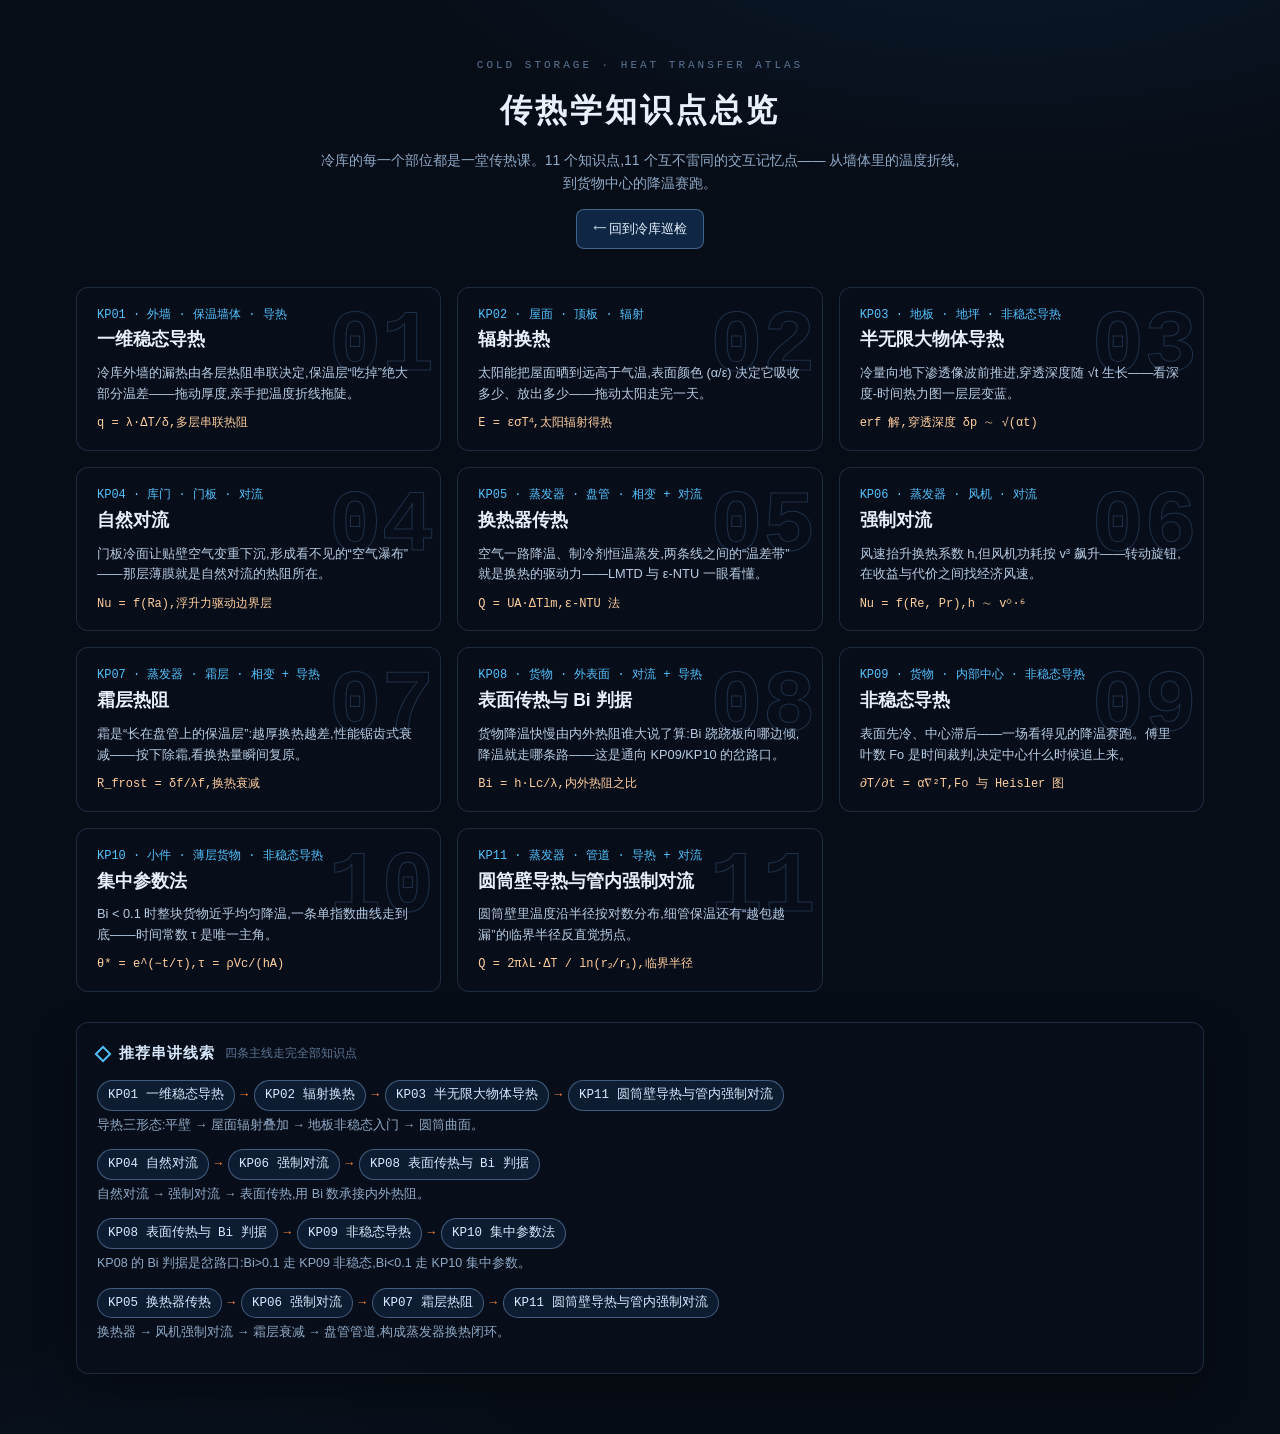
==== frontend/kp/index.html @ 4a231672 "传热学交互教学: 11 个知识点页面 + 主场景 Q 键热点浮窗 - docs/kp/: 归档 23 份知识点文档 (讲解 + HTML 技术路线 + 总索引) - frontend/kp/: 11 " ====
<!doctype html>
<html lang="zh-CN">
<head>
  <meta charset="UTF-8" />
  <meta name="viewport" content="width=device-width, initial-scale=1.0" />
  <title>传热学知识点总览 · 数字冷库</title>
  <link rel="icon" href="data:," />
  <link rel="stylesheet" href="./kp.css" />
  <style>
    .hub-header { text-align: center; padding: 34px 0 10px; }
    .hub-header .kp-kicker { margin-bottom: 10px; }
    .hub-header h1 { margin: 0; font-size: 32px; letter-spacing: 3px; }
    .hub-header p { color: var(--muted); max-width: 640px; margin: 12px auto 0; }
    .hub-grid {
      display: grid;
      grid-template-columns: repeat(auto-fill, minmax(320px, 1fr));
      gap: 16px;
      margin-top: 28px;
    }
    a.kp-card {
      display: block;
      padding: 18px 20px 16px;
      border: 1px solid var(--line);
      border-radius: 12px;
      background: var(--panel);
      color: var(--ink);
      text-decoration: none;
      position: relative;
      overflow: hidden;
      transition: border-color 0.18s, transform 0.18s, box-shadow 0.18s;
    }
    a.kp-card:hover {
      border-color: var(--line-strong);
      transform: translateY(-3px);
      box-shadow: 0 22px 44px rgba(0, 0, 0, 0.4);
    }
    a.kp-card .bignum {
      position: absolute;
      right: 6px;
      top: -14px;
      font-family: var(--mono);
      font-size: 88px;
      font-weight: 700;
      color: transparent;
      -webkit-text-stroke: 1px rgba(110, 175, 245, 0.22);
      pointer-events: none;
      user-select: none;
    }
    a.kp-card:hover .bignum { -webkit-text-stroke-color: rgba(255, 150, 80, 0.4); }
    a.kp-card h2 { margin: 0 0 4px; font-size: 17.5px; }
    a.kp-card .part { font-size: 12px; color: var(--cold); font-family: var(--mono); }
    a.kp-card .brief { margin-top: 9px; font-size: 12.8px; color: #b7cbe2; line-height: 1.6; }
    a.kp-card .f { margin-top: 10px; font-family: var(--mono); font-size: 12px; color: #ffce9f; }
    .thread { margin-top: 14px; }
    .thread .chain {
      display: flex;
      flex-wrap: wrap;
      gap: 6px;
      align-items: center;
      font-family: var(--mono);
      font-size: 12.5px;
    }
    .thread .chain a {
      padding: 4px 10px;
      border: 1px solid var(--line-strong);
      border-radius: 999px;
      color: #d6eaff;
      text-decoration: none;
      background: rgba(20, 42, 72, 0.5);
    }
    .thread .chain a:hover { background: rgba(35, 78, 130, 0.7); }
    .thread .chain .arrow { color: var(--hot); }
    .thread p { margin: 4px 0 12px; color: var(--muted); font-size: 12.5px; }
  </style>
</head>
<body>
  <div class="kp-wrap">
    <div class="hub-header">
      <div class="kp-kicker">COLD STORAGE · HEAT TRANSFER ATLAS</div>
      <h1>传热学知识点总览</h1>
      <p>冷库的每一个部位都是一堂传热课。11 个知识点,11 个互不雷同的交互记忆点——
        从墙体里的温度折线,到货物中心的降温赛跑。</p>
      <a class="kp-back" href="../index.html" style="display:inline-block;margin-top:14px">⟵ 回到冷库巡检</a>
    </div>

    <div class="hub-grid" id="grid"></div>

    <div class="panel" style="margin-top:30px">
      <h3>推荐串讲线索 <small>四条主线走完全部知识点</small></h3>
      <div id="threads"></div>
    </div>
  </div>

  <script type="module">
    import { KP_META, KP_BY_ID } from "./kp-meta.js";

    const grid = document.getElementById("grid");
    KP_META.forEach((k) => {
      const a = document.createElement("a");
      a.className = "kp-card";
      a.href = "./" + k.file;
      a.innerHTML = `
        <div class="bignum">${k.num}</div>
        <div class="part">${k.id} · ${k.part} · ${k.cat}</div>
        <h2>${k.title}</h2>
        <div class="brief">${k.brief}</div>
        <div class="f">${k.formula}</div>`;
      grid.appendChild(a);
    });

    const THREADS = [
      { name: "① 围护结构得热(稳态起步)", ids: ["KP01", "KP02", "KP03", "KP11"],
        note: "导热三形态:平壁 → 屋面辐射叠加 → 地板非稳态入门 → 圆筒曲面。" },
      { name: "② 对流三兄弟", ids: ["KP04", "KP06", "KP08"],
        note: "自然对流 → 强制对流 → 表面传热,用 Bi 数承接内外热阻。" },
      { name: "③ 货物降温主线(核心分叉)", ids: ["KP08", "KP09", "KP10"],
        note: "KP08 的 Bi 判据是岔路口:Bi>0.1 走 KP09 非稳态,Bi<0.1 走 KP10 集中参数。" },
      { name: "④ 蒸发器全景", ids: ["KP05", "KP06", "KP07", "KP11"],
        note: "换热器 → 风机强制对流 → 霜层衰减 → 盘管管道,构成蒸发器换热闭环。" },
    ];
    const tBox = document.getElementById("threads");
    THREADS.forEach((t) => {
      const div = document.createElement("div");
      div.className = "thread";
      const chain = t.ids
        .map((id) => `<a href="./${KP_BY_ID[id].file}">${id} ${KP_BY_ID[id].title}</a>`)
        .join('<span class="arrow">→</span>');
      div.innerHTML = `<div class="chain">${chain}</div><p>${t.note}</p>`;
      tBox.appendChild(div);
    });
  </script>
</body>
</html>
---- frontend/kp/kp.css ----
/* ============================================================
   数字冷库 · 传热学知识点页面 —— 共享视觉系统
   身份:低温工程蓝图 × 精密仪表盘
   全站贯穿一条“热橙 ↔ 冰青”双色轴:热流永远从热侧流向冷侧。
   ============================================================ */

:root {
  --bg: #070d16;
  --bg-2: #0a1420;
  --panel: rgba(10, 16, 27, 0.78);
  --panel-solid: #0c1522;
  --line: rgba(140, 190, 255, 0.16);
  --line-strong: rgba(150, 200, 255, 0.38);
  --ink: #e8f1fb;
  --muted: #8fa9c7;
  --faint: #5c7594;
  --hot: #ff8a3d;
  --hot-deep: #e0561f;
  --cold: #53c1ff;
  --cold-deep: #1f7fd4;
  --ok: #34d06a;
  --warn: #ffb02e;
  --danger: #ff5c4a;
  --mono: "Cascadia Code", "JetBrains Mono", Consolas, "Courier New", monospace;
  --sans: "Microsoft YaHei", "PingFang SC", sans-serif;
}

* { box-sizing: border-box; }

html, body {
  margin: 0;
  min-height: 100%;
  background:
    radial-gradient(1100px 500px at 78% -8%, rgba(31, 90, 160, 0.18), transparent 60%),
    radial-gradient(900px 420px at 12% 108%, rgba(20, 60, 110, 0.14), transparent 55%),
    var(--bg);
  color: var(--ink);
  font-family: var(--sans);
  font-size: 14px;
  line-height: 1.65;
}

/* 蓝图网格衬底 */
body::before {
  content: "";
  position: fixed;
  inset: 0;
  z-index: -1;
  background-image:
    linear-gradient(rgba(120, 175, 240, 0.045) 1px, transparent 1px),
    linear-gradient(90deg, rgba(120, 175, 240, 0.045) 1px, transparent 1px),
    linear-gradient(rgba(120, 175, 240, 0.09) 1px, transparent 1px),
    linear-gradient(90deg, rgba(120, 175, 240, 0.09) 1px, transparent 1px);
  background-size: 24px 24px, 24px 24px, 120px 120px, 120px 120px;
  mask-image: radial-gradient(ellipse 90% 80% at 50% 40%, #000 30%, transparent 100%);
}

.kp-wrap {
  max-width: 1180px;
  margin: 0 auto;
  padding: 22px 26px 60px;
}

/* ---------------- 页眉 ---------------- */
.kp-header {
  display: flex;
  align-items: flex-end;
  gap: 20px;
  padding: 10px 2px 18px;
  border-bottom: 1px solid var(--line);
  margin-bottom: 22px;
  flex-wrap: wrap;
}

.kp-num {
  font-family: var(--mono);
  font-size: 74px;
  font-weight: 700;
  line-height: 0.82;
  color: transparent;
  -webkit-text-stroke: 1.5px rgba(110, 175, 245, 0.55);
  letter-spacing: -2px;
  user-select: none;
}

.kp-head-main { flex: 1 1 320px; }

.kp-kicker {
  font-family: var(--mono);
  font-size: 11px;
  letter-spacing: 3px;
  color: var(--faint);
  text-transform: uppercase;
  margin-bottom: 4px;
}

.kp-title {
  margin: 0;
  font-size: 27px;
  font-weight: 700;
  letter-spacing: 1px;
}

.kp-badges { display: flex; gap: 8px; margin-top: 9px; flex-wrap: wrap; }

.badge {
  display: inline-flex;
  align-items: center;
  gap: 6px;
  padding: 3px 11px;
  border-radius: 999px;
  border: 1px solid var(--line-strong);
  font-size: 12px;
  color: #cfe2f8;
  background: rgba(20, 42, 72, 0.5);
}

.badge.cat { border-color: rgba(255, 150, 80, 0.42); color: #ffd2ae; background: rgba(80, 38, 12, 0.4); }

.kp-back {
  align-self: flex-start;
  margin-left: auto;
  padding: 8px 16px;
  border: 1px solid var(--line-strong);
  border-radius: 8px;
  background: rgba(22, 62, 110, 0.55);
  color: #eaf5ff;
  font-size: 13px;
  text-decoration: none;
  white-space: nowrap;
  transition: background 0.15s;
}

.kp-back:hover { background: rgba(35, 88, 150, 0.8); }

/* ---------------- 面板与布局 ---------------- */
.panel {
  border: 1px solid var(--line);
  border-radius: 12px;
  background: var(--panel);
  box-shadow: 0 18px 44px rgba(0, 0, 0, 0.32);
  padding: 18px 20px;
  backdrop-filter: blur(9px);
}

.panel + .panel, .kp-grid + .panel, .panel + .kp-grid { margin-top: 18px; }

.panel h3 {
  display: flex;
  align-items: center;
  gap: 10px;
  margin: 0 0 14px;
  font-size: 15px;
  letter-spacing: 1px;
  color: #d7e7fa;
}

.panel h3::before {
  content: "";
  width: 8px;
  height: 8px;
  border: 2px solid var(--cold);
  transform: rotate(45deg);
  flex-shrink: 0;
}

.panel h3 small { color: var(--faint); font-weight: 400; font-size: 12px; letter-spacing: 0; }

.kp-grid { display: grid; gap: 18px; }
.kp-grid.cols-2 { grid-template-columns: 1fr 1fr; }
.kp-grid.main-side { grid-template-columns: minmax(0, 1fr) 320px; }

@media (max-width: 920px) {
  .kp-grid.cols-2, .kp-grid.main-side { grid-template-columns: 1fr; }
  .kp-num { font-size: 52px; }
}

/* ---------------- 指标卡 ---------------- */
.cards { display: flex; gap: 12px; flex-wrap: wrap; }

.card {
  flex: 1 1 130px;
  min-width: 130px;
  padding: 11px 14px 9px;
  border: 1px solid var(--line);
  border-left: 3px solid var(--cold-deep);
  border-radius: 9px;
  background: rgba(13, 22, 36, 0.82);
}

.card.hot { border-left-color: var(--hot-deep); }
.card.ok { border-left-color: var(--ok); }
.card.warn { border-left-color: var(--warn); }

.card .lbl { font-size: 11.5px; color: var(--muted); letter-spacing: 0.5px; }

.card .val {
  font-family: var(--mono);
  font-size: 22px;
  font-weight: 600;
  font-variant-numeric: tabular-nums;
  color: #fff;
  line-height: 1.25;
  white-space: nowrap;
}

.card .val small { font-size: 12px; color: var(--muted); font-weight: 400; margin-left: 3px; }

/* ---------------- 控制区 ---------------- */
.ctl-row {
  display: flex;
  align-items: center;
  gap: 12px;
  margin: 10px 0;
  flex-wrap: wrap;
}

.ctl-row > label {
  flex: 0 0 128px;
  font-size: 13px;
  color: #c9dcf2;
}

.ctl-row output {
  flex: 0 0 96px;
  font-family: var(--mono);
  font-size: 13.5px;
  font-variant-numeric: tabular-nums;
  color: var(--cold);
  text-align: right;
}

.ctl-row output.hot { color: var(--hot); }

input[type="range"] {
  flex: 1 1 140px;
  -webkit-appearance: none;
  appearance: none;
  height: 4px;
  border-radius: 4px;
  background: linear-gradient(90deg, var(--cold-deep), var(--hot-deep));
  outline: none;
  cursor: pointer;
}

input[type="range"].mono-track { background: rgba(110, 160, 220, 0.35); }

input[type="range"]::-webkit-slider-thumb {
  -webkit-appearance: none;
  width: 17px;
  height: 17px;
  border-radius: 50%;
  border: 2px solid #dff0ff;
  background: #14273f;
  box-shadow: 0 0 10px rgba(83, 193, 255, 0.6);
  cursor: grab;
}

input[type="range"]::-moz-range-thumb {
  width: 15px;
  height: 15px;
  border-radius: 50%;
  border: 2px solid #dff0ff;
  background: #14273f;
  box-shadow: 0 0 10px rgba(83, 193, 255, 0.6);
  cursor: grab;
}

select, input[type="number"] {
  padding: 6px 9px;
  border: 1px solid var(--line-strong);
  border-radius: 7px;
  background: #10203a;
  color: #e8f3ff;
  font-family: inherit;
  font-size: 13px;
}

button.kbtn {
  padding: 8px 18px;
  border: 1px solid rgba(114, 181, 255, 0.5);
  border-radius: 8px;
  background: rgba(22, 62, 110, 0.72);
  color: #eaf5ff;
  font-size: 13.5px;
  font-family: inherit;
  cursor: pointer;
  transition: background 0.15s, transform 0.08s;
}

button.kbtn:hover { background: rgba(35, 88, 150, 0.9); }
button.kbtn:active { transform: translateY(1px); }

button.kbtn.hot {
  border-color: rgba(255, 150, 80, 0.55);
  background: rgba(112, 48, 14, 0.68);
  color: #ffe4cd;
}

button.kbtn.hot:hover { background: rgba(150, 66, 20, 0.85); }

button.kbtn.on {
  background: linear-gradient(180deg, #1a66b8, #114685);
  border-color: rgba(150, 205, 255, 0.9);
}

/* ---------------- 公式块 ---------------- */
.formula {
  font-family: var(--mono);
  font-size: 16px;
  padding: 10px 16px;
  margin: 8px 0;
  border-left: 3px solid var(--hot);
  border-radius: 0 8px 8px 0;
  background: rgba(30, 22, 14, 0.5);
  color: #ffe0c2;
  overflow-x: auto;
  white-space: nowrap;
}

.formula.cold-side {
  border-left-color: var(--cold);
  background: rgba(12, 28, 46, 0.6);
  color: #c9e8ff;
}

.formula sub, .formula sup { font-size: 11px; }

/* ---------------- 知识速览折叠区 ---------------- */
details.knowledge {
  margin-top: 18px;
  border: 1px solid var(--line);
  border-radius: 12px;
  background: var(--panel);
  overflow: hidden;
}

details.knowledge > summary {
  padding: 14px 20px;
  cursor: pointer;
  font-size: 14.5px;
  letter-spacing: 1px;
  color: #d7e7fa;
  list-style: none;
  user-select: none;
}

details.knowledge > summary::before { content: "▸ "; color: var(--cold); }
details.knowledge[open] > summary::before { content: "▾ "; }
details.knowledge > summary:hover { background: rgba(30, 55, 90, 0.3); }

details.knowledge .kbody { padding: 4px 22px 20px; color: #c6d8ec; }
details.knowledge .kbody h4 { margin: 16px 0 6px; font-size: 13.5px; color: var(--cold); letter-spacing: 1px; }
details.knowledge .kbody p { margin: 6px 0; }
details.knowledge .kbody .trap { color: #ffc9a3; }
details.knowledge .kbody .trap::before { content: "⚠ "; }

/* ---------------- 页脚导航 ---------------- */
.kp-nav {
  display: flex;
  justify-content: space-between;
  gap: 14px;
  margin-top: 26px;
  padding-top: 18px;
  border-top: 1px solid var(--line);
}

.kp-nav a {
  flex: 0 1 46%;
  padding: 12px 16px;
  border: 1px solid var(--line);
  border-radius: 10px;
  background: rgba(13, 22, 36, 0.7);
  color: var(--ink);
  text-decoration: none;
  font-size: 13px;
  transition: border-color 0.15s, background 0.15s;
}

.kp-nav a:hover { border-color: var(--line-strong); background: rgba(24, 44, 72, 0.75); }
.kp-nav a .dir { font-size: 11px; color: var(--faint); font-family: var(--mono); letter-spacing: 2px; }
.kp-nav a .name { margin-top: 2px; font-weight: 600; }
.kp-nav a.next { text-align: right; margin-left: auto; }

/* ---------------- SVG / Canvas 通用 ---------------- */
.viz-box { position: relative; }
.viz-box svg, .viz-box canvas { display: block; width: 100%; height: auto; }

.svg-note {
  font-size: 11px;
  fill: var(--muted);
  font-family: var(--sans);
}

.hintline { font-size: 12px; color: var(--faint); margin-top: 8px; }
.hintline b { color: var(--muted); }

/* 结露 / 状态指示灯 */
.dot {
  display: inline-block;
  width: 9px;
  height: 9px;
  border-radius: 50%;
  background: #56636f;
  vertical-align: -1px;
  margin-right: 6px;
}

.dot.on { background: var(--danger); box-shadow: 0 0 11px var(--danger); }
.dot.ok { background: var(--ok); box-shadow: 0 0 11px var(--ok); }
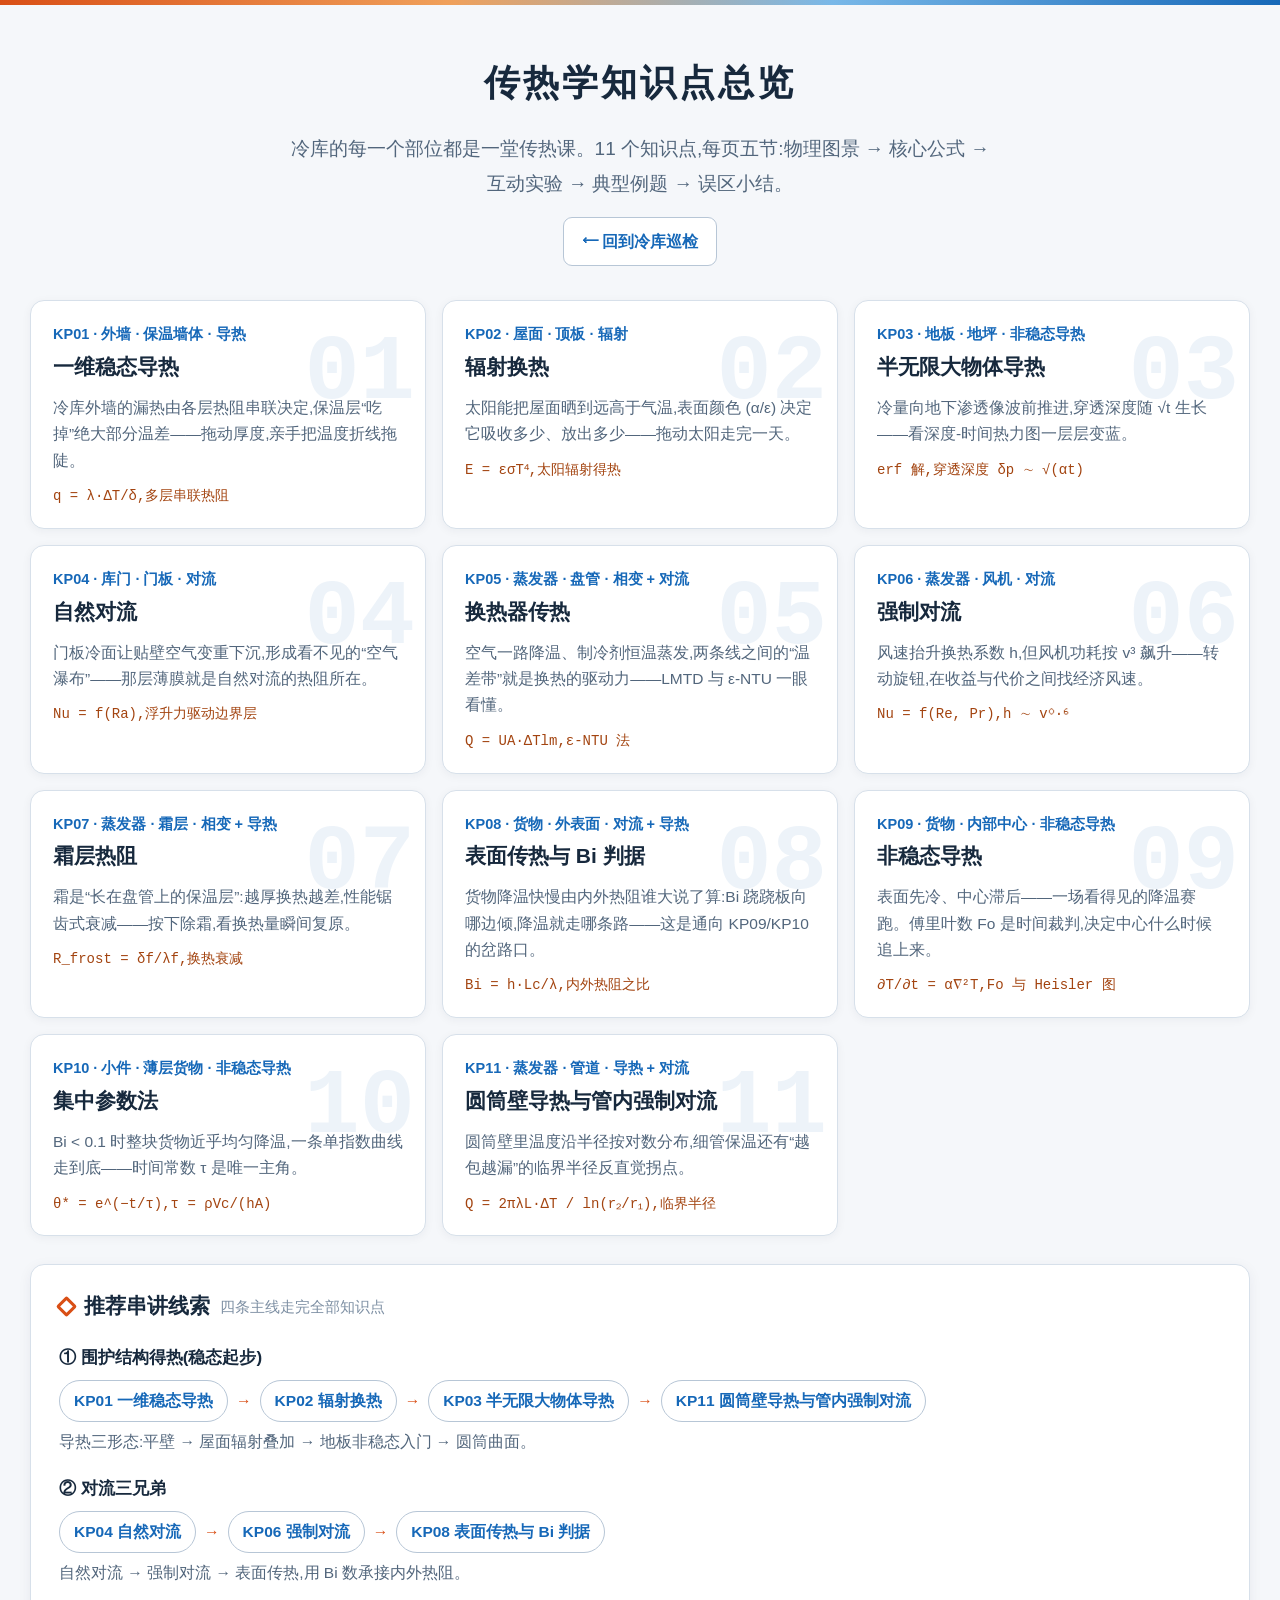
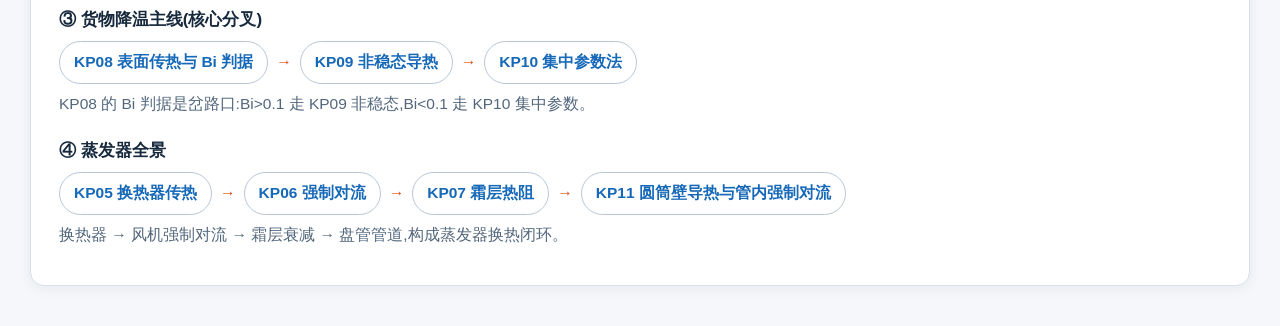
==== commit cdb7962c: "教学模块课堂化重做: 白底大字 + KaTeX 公式 + 分节翻页 + 知识云点击交互 响应教学反馈的全面返工: - 11 个 KP 页全部重构为课堂投影风格: 白底、19px 起步大字号(照顾后排)" ====
--- a/frontend/kp/index.html
+++ b/frontend/kp/index.html
@@ -7,85 +7,82 @@
   <link rel="icon" href="data:," />
   <link rel="stylesheet" href="./kp.css" />
   <style>
-    .hub-header { text-align: center; padding: 34px 0 10px; }
-    .hub-header .kp-kicker { margin-bottom: 10px; }
-    .hub-header h1 { margin: 0; font-size: 32px; letter-spacing: 3px; }
-    .hub-header p { color: var(--muted); max-width: 640px; margin: 12px auto 0; }
+    .hub-header { text-align: center; padding: 30px 0 8px; }
+    .hub-header h1 { margin: 0; font-size: 36px; letter-spacing: 3px; }
+    .hub-header p { color: var(--muted); max-width: 720px; margin: 14px auto 0; font-size: 19px; }
     .hub-grid {
       display: grid;
-      grid-template-columns: repeat(auto-fill, minmax(320px, 1fr));
+      grid-template-columns: repeat(auto-fill, minmax(340px, 1fr));
       gap: 16px;
-      margin-top: 28px;
+      margin-top: 26px;
     }
     a.kp-card {
       display: block;
-      padding: 18px 20px 16px;
-      border: 1px solid var(--line);
-      border-radius: 12px;
-      background: var(--panel);
+      padding: 20px 22px 18px;
+      border: 1.5px solid var(--line);
+      border-radius: 14px;
+      background: var(--paper);
       color: var(--ink);
       text-decoration: none;
       position: relative;
       overflow: hidden;
-      transition: border-color 0.18s, transform 0.18s, box-shadow 0.18s;
+      transition: all 0.18s;
+      box-shadow: 0 2px 10px rgba(23, 41, 61, 0.05);
     }
     a.kp-card:hover {
-      border-color: var(--line-strong);
+      border-color: var(--cold);
       transform: translateY(-3px);
-      box-shadow: 0 22px 44px rgba(0, 0, 0, 0.4);
+      box-shadow: 0 12px 28px rgba(22, 104, 184, 0.14);
     }
     a.kp-card .bignum {
       position: absolute;
-      right: 6px;
-      top: -14px;
+      right: 10px;
+      top: -12px;
       font-family: var(--mono);
-      font-size: 88px;
+      font-size: 92px;
       font-weight: 700;
-      color: transparent;
-      -webkit-text-stroke: 1px rgba(110, 175, 245, 0.22);
+      color: rgba(22, 104, 184, 0.08);
       pointer-events: none;
       user-select: none;
     }
-    a.kp-card:hover .bignum { -webkit-text-stroke-color: rgba(255, 150, 80, 0.4); }
-    a.kp-card h2 { margin: 0 0 4px; font-size: 17.5px; }
-    a.kp-card .part { font-size: 12px; color: var(--cold); font-family: var(--mono); }
-    a.kp-card .brief { margin-top: 9px; font-size: 12.8px; color: #b7cbe2; line-height: 1.6; }
-    a.kp-card .f { margin-top: 10px; font-family: var(--mono); font-size: 12px; color: #ffce9f; }
-    .thread { margin-top: 14px; }
+    a.kp-card:hover .bignum { color: rgba(217, 79, 22, 0.12); }
+    a.kp-card h2 { margin: 0 0 4px; font-size: 21px; }
+    a.kp-card .part { font-size: 14.5px; color: var(--cold); font-weight: 700; }
+    a.kp-card .brief { margin-top: 8px; font-size: 15.5px; color: var(--muted); line-height: 1.7; }
+    a.kp-card .f { margin-top: 10px; font-family: var(--mono); font-size: 14px; color: #a34410; }
+    .thread { margin-top: 16px; }
     .thread .chain {
       display: flex;
       flex-wrap: wrap;
-      gap: 6px;
+      gap: 8px;
       align-items: center;
-      font-family: var(--mono);
-      font-size: 12.5px;
+      font-size: 15.5px;
     }
     .thread .chain a {
-      padding: 4px 10px;
-      border: 1px solid var(--line-strong);
+      padding: 6px 14px;
+      border: 1.5px solid var(--line-strong);
       border-radius: 999px;
-      color: #d6eaff;
+      color: var(--cold);
+      font-weight: 600;
       text-decoration: none;
-      background: rgba(20, 42, 72, 0.5);
+      background: var(--paper);
     }
-    .thread .chain a:hover { background: rgba(35, 78, 130, 0.7); }
-    .thread .chain .arrow { color: var(--hot); }
-    .thread p { margin: 4px 0 12px; color: var(--muted); font-size: 12.5px; }
+    .thread .chain a:hover { background: var(--cold-soft); border-color: var(--cold); }
+    .thread .chain .arrow { color: var(--hot); font-weight: 700; }
+    .thread p { margin: 6px 0 14px; color: var(--muted); font-size: 15.5px; }
   </style>
 </head>
 <body>
   <div class="kp-wrap">
     <div class="hub-header">
-      <div class="kp-kicker">COLD STORAGE · HEAT TRANSFER ATLAS</div>
       <h1>传热学知识点总览</h1>
-      <p>冷库的每一个部位都是一堂传热课。11 个知识点,11 个互不雷同的交互记忆点——
-        从墙体里的温度折线,到货物中心的降温赛跑。</p>
-      <a class="kp-back" href="../index.html" style="display:inline-block;margin-top:14px">⟵ 回到冷库巡检</a>
+      <p>冷库的每一个部位都是一堂传热课。11 个知识点,每页五节:物理图景 → 核心公式 → 互动实验 → 典型例题 → 误区小结。</p>
+      <a class="kp-back" href="../index.html" style="display:inline-block;margin-top:16px">⟵ 回到冷库巡检</a>
     </div>
 
     <div class="hub-grid" id="grid"></div>
 
-    <div class="panel" style="margin-top:30px">
+    <div class="panel" style="margin-top:28px">
       <h3>推荐串讲线索 <small>四条主线走完全部知识点</small></h3>
       <div id="threads"></div>
     </div>
@@ -125,7 +122,8 @@
       const chain = t.ids
         .map((id) => `<a href="./${KP_BY_ID[id].file}">${id} ${KP_BY_ID[id].title}</a>`)
         .join('<span class="arrow">→</span>');
-      div.innerHTML = `<div class="chain">${chain}</div><p>${t.note}</p>`;
+      div.innerHTML = `<div style="font-weight:700;font-size:17px;margin-bottom:6px">${t.name}</div>
+        <div class="chain">${chain}</div><p>${t.note}</p>`;
       tBox.appendChild(div);
     });
   </script>
--- a/frontend/kp/kp.css
+++ b/frontend/kp/kp.css
@@ -1,26 +1,26 @@
 /* ============================================================
-   数字冷库 · 传热学知识点页面 —— 共享视觉系统
-   身份:低温工程蓝图 × 精密仪表盘
-   全站贯穿一条“热橙 ↔ 冰青”双色轴:热流永远从热侧流向冷侧。
+   数字冷库 · 传热学知识点页面 —— 课堂教学主题
+   受众:教室里的学生(含后排)。原则:白底、大字、公式标准排版、
+   内容为主、每节一屏不滚动。全站仍保留"热橙 ↔ 冰青"物理色轴。
    ============================================================ */
 
 :root {
-  --bg: #070d16;
-  --bg-2: #0a1420;
-  --panel: rgba(10, 16, 27, 0.78);
-  --panel-solid: #0c1522;
-  --line: rgba(140, 190, 255, 0.16);
-  --line-strong: rgba(150, 200, 255, 0.38);
-  --ink: #e8f1fb;
-  --muted: #8fa9c7;
-  --faint: #5c7594;
-  --hot: #ff8a3d;
-  --hot-deep: #e0561f;
-  --cold: #53c1ff;
-  --cold-deep: #1f7fd4;
-  --ok: #34d06a;
-  --warn: #ffb02e;
-  --danger: #ff5c4a;
+  --bg: #f5f7fa;
+  --paper: #ffffff;
+  --line: #d7e0ea;
+  --line-strong: #b7c6d6;
+  --ink: #17293d;
+  --muted: #52667c;
+  --faint: #7d8fa3;
+  --hot: #d94f16;
+  --hot-soft: #fdeee4;
+  --cold: #1668b8;
+  --cold-soft: #e8f2fc;
+  --ok: #178a48;
+  --ok-soft: #e6f6ec;
+  --warn: #b97a10;
+  --warn-soft: #fdf3df;
+  --danger: #c93a2a;
   --mono: "Cascadia Code", "JetBrains Mono", Consolas, "Courier New", monospace;
   --sans: "Microsoft YaHei", "PingFang SC", sans-serif;
 }
@@ -30,201 +30,369 @@
 html, body {
   margin: 0;
   min-height: 100%;
-  background:
-    radial-gradient(1100px 500px at 78% -8%, rgba(31, 90, 160, 0.18), transparent 60%),
-    radial-gradient(900px 420px at 12% 108%, rgba(20, 60, 110, 0.14), transparent 55%),
-    var(--bg);
+  background: var(--bg);
   color: var(--ink);
   font-family: var(--sans);
-  font-size: 14px;
-  line-height: 1.65;
-}
-
-/* 蓝图网格衬底 */
+  font-size: 19px;               /* 后排也要看得清 */
+  line-height: 1.85;
+}
+
+/* 顶部热-冷色轴,全站身份线 */
 body::before {
   content: "";
   position: fixed;
-  inset: 0;
-  z-index: -1;
-  background-image:
-    linear-gradient(rgba(120, 175, 240, 0.045) 1px, transparent 1px),
-    linear-gradient(90deg, rgba(120, 175, 240, 0.045) 1px, transparent 1px),
-    linear-gradient(rgba(120, 175, 240, 0.09) 1px, transparent 1px),
-    linear-gradient(90deg, rgba(120, 175, 240, 0.09) 1px, transparent 1px);
-  background-size: 24px 24px, 24px 24px, 120px 120px, 120px 120px;
-  mask-image: radial-gradient(ellipse 90% 80% at 50% 40%, #000 30%, transparent 100%);
+  top: 0; left: 0; right: 0;
+  height: 5px;
+  z-index: 50;
+  background: linear-gradient(90deg, var(--hot), #f0a05a 35%, #79b8e8 65%, var(--cold));
 }
 
 .kp-wrap {
-  max-width: 1180px;
+  max-width: 1280px;
   margin: 0 auto;
-  padding: 22px 26px 60px;
-}
-
-/* ---------------- 页眉 ---------------- */
+  padding: 20px 30px 40px;
+}
+
+/* ---------------- 页眉(紧凑,给内容让空间) ---------------- */
 .kp-header {
   display: flex;
-  align-items: flex-end;
-  gap: 20px;
-  padding: 10px 2px 18px;
-  border-bottom: 1px solid var(--line);
-  margin-bottom: 22px;
+  align-items: center;
+  gap: 16px;
+  padding: 6px 2px 12px;
+  border-bottom: 2px solid var(--line);
+  margin-bottom: 14px;
   flex-wrap: wrap;
 }
 
 .kp-num {
   font-family: var(--mono);
-  font-size: 74px;
+  font-size: 46px;
   font-weight: 700;
-  line-height: 0.82;
-  color: transparent;
-  -webkit-text-stroke: 1.5px rgba(110, 175, 245, 0.55);
-  letter-spacing: -2px;
-  user-select: none;
+  line-height: 1;
+  color: var(--cold);
+  opacity: 0.85;
 }
 
 .kp-head-main { flex: 1 1 320px; }
-
-.kp-kicker {
-  font-family: var(--mono);
-  font-size: 11px;
-  letter-spacing: 3px;
-  color: var(--faint);
-  text-transform: uppercase;
-  margin-bottom: 4px;
-}
 
 .kp-title {
   margin: 0;
-  font-size: 27px;
+  font-size: 30px;
   font-weight: 700;
   letter-spacing: 1px;
 }
 
-.kp-badges { display: flex; gap: 8px; margin-top: 9px; flex-wrap: wrap; }
+.kp-badges { display: flex; gap: 8px; margin-top: 4px; flex-wrap: wrap; }
 
 .badge {
   display: inline-flex;
   align-items: center;
   gap: 6px;
-  padding: 3px 11px;
+  padding: 2px 12px;
   border-radius: 999px;
   border: 1px solid var(--line-strong);
-  font-size: 12px;
-  color: #cfe2f8;
-  background: rgba(20, 42, 72, 0.5);
-}
-
-.badge.cat { border-color: rgba(255, 150, 80, 0.42); color: #ffd2ae; background: rgba(80, 38, 12, 0.4); }
+  font-size: 14.5px;
+  color: var(--muted);
+  background: var(--paper);
+}
+
+.badge.cat { border-color: #ecb28e; color: #a34a15; background: var(--hot-soft); }
 
 .kp-back {
-  align-self: flex-start;
   margin-left: auto;
-  padding: 8px 16px;
+  padding: 9px 18px;
   border: 1px solid var(--line-strong);
-  border-radius: 8px;
-  background: rgba(22, 62, 110, 0.55);
-  color: #eaf5ff;
-  font-size: 13px;
+  border-radius: 9px;
+  background: var(--paper);
+  color: var(--cold);
+  font-size: 16px;
+  font-weight: 600;
   text-decoration: none;
   white-space: nowrap;
-  transition: background 0.15s;
-}
-
-.kp-back:hover { background: rgba(35, 88, 150, 0.8); }
-
-/* ---------------- 面板与布局 ---------------- */
+}
+
+.kp-back:hover { background: var(--cold-soft); }
+
+/* ---------------- 分节翻页(课堂 PPT 式) ---------------- */
+.slide-tabs {
+  display: flex;
+  gap: 8px;
+  margin: 6px 0 16px;
+  flex-wrap: wrap;
+}
+
+.slide-tabs button {
+  flex: 1 1 150px;
+  padding: 12px 10px;
+  border: 2px solid var(--line);
+  border-radius: 11px;
+  background: var(--paper);
+  color: var(--muted);
+  font-family: inherit;
+  font-size: 17.5px;
+  font-weight: 600;
+  cursor: pointer;
+  transition: all 0.15s;
+}
+
+.slide-tabs button:hover { border-color: var(--cold); color: var(--cold); }
+
+.slide-tabs button.on {
+  border-color: var(--cold);
+  background: var(--cold);
+  color: #fff;
+  box-shadow: 0 4px 14px rgba(22, 104, 184, 0.25);
+}
+
+.slide-tabs button .no {
+  font-family: var(--mono);
+  font-size: 13px;
+  opacity: 0.75;
+  display: block;
+  line-height: 1.1;
+}
+
+.slide { display: none; }
+.slide.on { display: block; animation: slideIn 0.22s ease; }
+
+@keyframes slideIn {
+  from { opacity: 0; transform: translateY(8px); }
+  to { opacity: 1; transform: none; }
+}
+
+.slide-foot {
+  display: flex;
+  align-items: center;
+  gap: 16px;
+  margin-top: 18px;
+  padding-top: 12px;
+  border-top: 1px solid var(--line);
+}
+
+.slide-foot .pager {
+  font-family: var(--mono);
+  font-size: 16px;
+  color: var(--faint);
+}
+
+.slide-foot button {
+  padding: 10px 26px;
+  border: 2px solid var(--line-strong);
+  border-radius: 10px;
+  background: var(--paper);
+  color: var(--ink);
+  font-family: inherit;
+  font-size: 17px;
+  font-weight: 600;
+  cursor: pointer;
+}
+
+.slide-foot button:hover:not(:disabled) { border-color: var(--cold); color: var(--cold); }
+.slide-foot button:disabled { opacity: 0.35; cursor: default; }
+.slide-foot .keys-hint { margin-left: auto; font-size: 14px; color: var(--faint); }
+
+/* ---------------- 面板与排版 ---------------- */
 .panel {
   border: 1px solid var(--line);
-  border-radius: 12px;
-  background: var(--panel);
-  box-shadow: 0 18px 44px rgba(0, 0, 0, 0.32);
-  padding: 18px 20px;
-  backdrop-filter: blur(9px);
-}
-
-.panel + .panel, .kp-grid + .panel, .panel + .kp-grid { margin-top: 18px; }
+  border-radius: 14px;
+  background: var(--paper);
+  box-shadow: 0 3px 14px rgba(23, 41, 61, 0.06);
+  padding: 22px 28px;
+}
+
+.panel + .panel, .kp-grid + .panel, .panel + .kp-grid { margin-top: 16px; }
 
 .panel h3 {
   display: flex;
   align-items: center;
   gap: 10px;
-  margin: 0 0 14px;
-  font-size: 15px;
-  letter-spacing: 1px;
-  color: #d7e7fa;
+  margin: 0 0 12px;
+  font-size: 21px;
+  color: var(--ink);
 }
 
 .panel h3::before {
   content: "";
-  width: 8px;
-  height: 8px;
-  border: 2px solid var(--cold);
+  width: 9px;
+  height: 9px;
+  border: 3px solid var(--hot);
+  border-radius: 2px;
   transform: rotate(45deg);
   flex-shrink: 0;
 }
 
-.panel h3 small { color: var(--faint); font-weight: 400; font-size: 12px; letter-spacing: 0; }
-
-.kp-grid { display: grid; gap: 18px; }
+.panel h3 small { color: var(--faint); font-weight: 400; font-size: 15px; }
+
+.panel p { margin: 10px 0; }
+.panel p b, .panel li b { color: var(--hot); }
+
+.lead {
+  font-size: 20.5px;
+  color: var(--ink);
+  background: var(--cold-soft);
+  border-left: 5px solid var(--cold);
+  border-radius: 0 10px 10px 0;
+  padding: 14px 20px;
+  margin: 0 0 14px;
+}
+
+ul.points { margin: 8px 0; padding-left: 26px; }
+ul.points li { margin: 10px 0; }
+
+.takeaway {
+  background: var(--hot-soft);
+  border-left: 5px solid var(--hot);
+  border-radius: 0 10px 10px 0;
+  padding: 12px 20px;
+  margin: 14px 0 0;
+  font-weight: 600;
+  font-size: 20px;
+}
+
+.kp-grid { display: grid; gap: 16px; }
 .kp-grid.cols-2 { grid-template-columns: 1fr 1fr; }
-.kp-grid.main-side { grid-template-columns: minmax(0, 1fr) 320px; }
-
-@media (max-width: 920px) {
+.kp-grid.main-side { grid-template-columns: minmax(0, 1fr) 360px; }
+
+@media (max-width: 980px) {
   .kp-grid.cols-2, .kp-grid.main-side { grid-template-columns: 1fr; }
-  .kp-num { font-size: 52px; }
-}
+  html, body { font-size: 17px; }
+}
+
+/* ---------------- 公式(KaTeX) ---------------- */
+.tex {
+  margin: 14px 0;
+  padding: 14px 18px;
+  background: #fbfcfe;
+  border: 1px solid var(--line);
+  border-radius: 10px;
+  overflow-x: auto;
+  text-align: center;
+}
+
+.tex .katex { font-size: 1.55em; }        /* 展示公式,后排可读 */
+.ti .katex, span.ti { font-size: 1.05em; }
+
+.fnote {
+  font-size: 16.5px;
+  color: var(--muted);
+  text-align: center;
+  margin: -6px 0 12px;
+}
+
+/* 例题步骤 */
+.example .step {
+  display: flex;
+  gap: 14px;
+  margin: 10px 0;
+  align-items: baseline;
+}
+
+.example .step .n {
+  flex: 0 0 34px;
+  height: 34px;
+  border-radius: 50%;
+  background: var(--cold);
+  color: #fff;
+  font-weight: 700;
+  font-size: 17px;
+  display: inline-flex;
+  align-items: center;
+  justify-content: center;
+  align-self: flex-start;
+  margin-top: 6px;
+}
+
+.example .step > div { flex: 1; min-width: 0; }
+.example .step .tex { margin: 6px 0; }
+
+.answer {
+  background: var(--ok-soft);
+  border-left: 5px solid var(--ok);
+  border-radius: 0 10px 10px 0;
+  padding: 12px 20px;
+  margin-top: 14px;
+  font-size: 20px;
+  font-weight: 600;
+}
+
+/* 误区卡 */
+.trap-card {
+  display: flex;
+  gap: 12px;
+  padding: 12px 18px;
+  border: 1px solid #f2c9b0;
+  background: var(--hot-soft);
+  border-radius: 10px;
+  margin: 10px 0;
+}
+
+.trap-card .x { font-size: 22px; flex: 0 0 auto; }
+.trap-card .wrong { color: var(--danger); font-weight: 700; }
+.trap-card .right { color: var(--ok); font-weight: 700; }
+
+/* 联系链接 */
+.link-row { display: flex; gap: 10px; flex-wrap: wrap; margin-top: 8px; }
+
+.link-row a {
+  padding: 8px 16px;
+  border: 1.5px solid var(--line-strong);
+  border-radius: 999px;
+  background: var(--paper);
+  color: var(--cold);
+  font-size: 16px;
+  font-weight: 600;
+  text-decoration: none;
+}
+
+.link-row a:hover { background: var(--cold-soft); border-color: var(--cold); }
 
 /* ---------------- 指标卡 ---------------- */
 .cards { display: flex; gap: 12px; flex-wrap: wrap; }
 
 .card {
-  flex: 1 1 130px;
-  min-width: 130px;
-  padding: 11px 14px 9px;
+  flex: 1 1 150px;
+  min-width: 150px;
+  padding: 12px 16px 10px;
   border: 1px solid var(--line);
-  border-left: 3px solid var(--cold-deep);
-  border-radius: 9px;
-  background: rgba(13, 22, 36, 0.82);
-}
-
-.card.hot { border-left-color: var(--hot-deep); }
-.card.ok { border-left-color: var(--ok); }
-.card.warn { border-left-color: var(--warn); }
-
-.card .lbl { font-size: 11.5px; color: var(--muted); letter-spacing: 0.5px; }
+  border-left: 5px solid var(--cold);
+  border-radius: 10px;
+  background: var(--paper);
+}
+
+.card.hot { border-left-color: var(--hot); }
+.card.ok { border-left-color: var(--ok); background: var(--ok-soft); }
+.card.warn { border-left-color: var(--warn); background: var(--warn-soft); }
+
+.card .lbl { font-size: 15px; color: var(--muted); }
 
 .card .val {
   font-family: var(--mono);
-  font-size: 22px;
-  font-weight: 600;
+  font-size: 26px;
+  font-weight: 700;
   font-variant-numeric: tabular-nums;
-  color: #fff;
-  line-height: 1.25;
+  color: var(--ink);
+  line-height: 1.3;
   white-space: nowrap;
 }
 
-.card .val small { font-size: 12px; color: var(--muted); font-weight: 400; margin-left: 3px; }
+.card .val small { font-size: 14px; color: var(--muted); font-weight: 400; margin-left: 3px; }
 
 /* ---------------- 控制区 ---------------- */
 .ctl-row {
   display: flex;
   align-items: center;
   gap: 12px;
-  margin: 10px 0;
+  margin: 12px 0;
   flex-wrap: wrap;
 }
 
-.ctl-row > label {
-  flex: 0 0 128px;
-  font-size: 13px;
-  color: #c9dcf2;
-}
+.ctl-row > label { flex: 0 0 150px; font-size: 17px; color: var(--ink); font-weight: 600; }
 
 .ctl-row output {
-  flex: 0 0 96px;
+  flex: 0 0 110px;
   font-family: var(--mono);
-  font-size: 13.5px;
+  font-size: 17px;
+  font-weight: 700;
   font-variant-numeric: tabular-nums;
   color: var(--cold);
   text-align: right;
@@ -233,178 +401,112 @@
 .ctl-row output.hot { color: var(--hot); }
 
 input[type="range"] {
-  flex: 1 1 140px;
+  flex: 1 1 150px;
   -webkit-appearance: none;
   appearance: none;
-  height: 4px;
-  border-radius: 4px;
-  background: linear-gradient(90deg, var(--cold-deep), var(--hot-deep));
+  height: 8px;
+  border-radius: 6px;
+  background: linear-gradient(90deg, var(--cold), var(--hot));
   outline: none;
   cursor: pointer;
 }
 
-input[type="range"].mono-track { background: rgba(110, 160, 220, 0.35); }
+input[type="range"].mono-track { background: #c4d2e0; }
 
 input[type="range"]::-webkit-slider-thumb {
   -webkit-appearance: none;
-  width: 17px;
-  height: 17px;
+  width: 24px;
+  height: 24px;
   border-radius: 50%;
-  border: 2px solid #dff0ff;
-  background: #14273f;
-  box-shadow: 0 0 10px rgba(83, 193, 255, 0.6);
+  border: 3px solid #fff;
+  background: var(--cold);
+  box-shadow: 0 2px 8px rgba(20, 50, 90, 0.35);
   cursor: grab;
 }
 
 input[type="range"]::-moz-range-thumb {
-  width: 15px;
-  height: 15px;
+  width: 20px;
+  height: 20px;
   border-radius: 50%;
-  border: 2px solid #dff0ff;
-  background: #14273f;
-  box-shadow: 0 0 10px rgba(83, 193, 255, 0.6);
+  border: 3px solid #fff;
+  background: var(--cold);
+  box-shadow: 0 2px 8px rgba(20, 50, 90, 0.35);
   cursor: grab;
 }
 
 select, input[type="number"] {
-  padding: 6px 9px;
-  border: 1px solid var(--line-strong);
-  border-radius: 7px;
-  background: #10203a;
-  color: #e8f3ff;
+  padding: 8px 12px;
+  border: 1.5px solid var(--line-strong);
+  border-radius: 9px;
+  background: var(--paper);
+  color: var(--ink);
   font-family: inherit;
-  font-size: 13px;
+  font-size: 16px;
 }
 
 button.kbtn {
-  padding: 8px 18px;
-  border: 1px solid rgba(114, 181, 255, 0.5);
-  border-radius: 8px;
-  background: rgba(22, 62, 110, 0.72);
-  color: #eaf5ff;
-  font-size: 13.5px;
+  padding: 10px 20px;
+  border: 1.5px solid var(--line-strong);
+  border-radius: 10px;
+  background: var(--paper);
+  color: var(--ink);
+  font-size: 16.5px;
+  font-weight: 600;
   font-family: inherit;
   cursor: pointer;
-  transition: background 0.15s, transform 0.08s;
-}
-
-button.kbtn:hover { background: rgba(35, 88, 150, 0.9); }
+  transition: all 0.12s;
+}
+
+button.kbtn:hover { border-color: var(--cold); color: var(--cold); }
 button.kbtn:active { transform: translateY(1px); }
-
-button.kbtn.hot {
-  border-color: rgba(255, 150, 80, 0.55);
-  background: rgba(112, 48, 14, 0.68);
-  color: #ffe4cd;
-}
-
-button.kbtn.hot:hover { background: rgba(150, 66, 20, 0.85); }
-
-button.kbtn.on {
-  background: linear-gradient(180deg, #1a66b8, #114685);
-  border-color: rgba(150, 205, 255, 0.9);
-}
-
-/* ---------------- 公式块 ---------------- */
-.formula {
-  font-family: var(--mono);
-  font-size: 16px;
-  padding: 10px 16px;
-  margin: 8px 0;
-  border-left: 3px solid var(--hot);
-  border-radius: 0 8px 8px 0;
-  background: rgba(30, 22, 14, 0.5);
-  color: #ffe0c2;
-  overflow-x: auto;
-  white-space: nowrap;
-}
-
-.formula.cold-side {
-  border-left-color: var(--cold);
-  background: rgba(12, 28, 46, 0.6);
-  color: #c9e8ff;
-}
-
-.formula sub, .formula sup { font-size: 11px; }
-
-/* ---------------- 知识速览折叠区 ---------------- */
-details.knowledge {
-  margin-top: 18px;
-  border: 1px solid var(--line);
-  border-radius: 12px;
-  background: var(--panel);
-  overflow: hidden;
-}
-
-details.knowledge > summary {
-  padding: 14px 20px;
-  cursor: pointer;
-  font-size: 14.5px;
-  letter-spacing: 1px;
-  color: #d7e7fa;
-  list-style: none;
-  user-select: none;
-}
-
-details.knowledge > summary::before { content: "▸ "; color: var(--cold); }
-details.knowledge[open] > summary::before { content: "▾ "; }
-details.knowledge > summary:hover { background: rgba(30, 55, 90, 0.3); }
-
-details.knowledge .kbody { padding: 4px 22px 20px; color: #c6d8ec; }
-details.knowledge .kbody h4 { margin: 16px 0 6px; font-size: 13.5px; color: var(--cold); letter-spacing: 1px; }
-details.knowledge .kbody p { margin: 6px 0; }
-details.knowledge .kbody .trap { color: #ffc9a3; }
-details.knowledge .kbody .trap::before { content: "⚠ "; }
-
-/* ---------------- 页脚导航 ---------------- */
-.kp-nav {
-  display: flex;
-  justify-content: space-between;
-  gap: 14px;
-  margin-top: 26px;
-  padding-top: 18px;
-  border-top: 1px solid var(--line);
-}
-
-.kp-nav a {
-  flex: 0 1 46%;
-  padding: 12px 16px;
-  border: 1px solid var(--line);
-  border-radius: 10px;
-  background: rgba(13, 22, 36, 0.7);
-  color: var(--ink);
-  text-decoration: none;
-  font-size: 13px;
-  transition: border-color 0.15s, background 0.15s;
-}
-
-.kp-nav a:hover { border-color: var(--line-strong); background: rgba(24, 44, 72, 0.75); }
-.kp-nav a .dir { font-size: 11px; color: var(--faint); font-family: var(--mono); letter-spacing: 2px; }
-.kp-nav a .name { margin-top: 2px; font-weight: 600; }
-.kp-nav a.next { text-align: right; margin-left: auto; }
+button.kbtn.on { background: var(--cold); border-color: var(--cold); color: #fff; }
+
+button.kbtn.hot { border-color: #e8a37e; color: var(--hot); background: var(--hot-soft); }
+button.kbtn.hot:hover { background: #fbdfcd; }
+button.kbtn.hot.on { background: var(--hot); border-color: var(--hot); color: #fff; }
 
 /* ---------------- SVG / Canvas 通用 ---------------- */
 .viz-box { position: relative; }
 .viz-box svg, .viz-box canvas { display: block; width: 100%; height: auto; }
 
-.svg-note {
-  font-size: 11px;
-  fill: var(--muted);
-  font-family: var(--sans);
-}
-
-.hintline { font-size: 12px; color: var(--faint); margin-top: 8px; }
-.hintline b { color: var(--muted); }
-
-/* 结露 / 状态指示灯 */
+.svg-note { font-size: 14px; fill: var(--muted); font-family: var(--sans); }
+
+.hintline { font-size: 16px; color: var(--muted); margin-top: 10px; }
+.hintline b { color: var(--hot); }
+
 .dot {
   display: inline-block;
-  width: 9px;
-  height: 9px;
+  width: 12px;
+  height: 12px;
   border-radius: 50%;
-  background: #56636f;
+  background: #9aa8b6;
   vertical-align: -1px;
-  margin-right: 6px;
-}
-
-.dot.on { background: var(--danger); box-shadow: 0 0 11px var(--danger); }
-.dot.ok { background: var(--ok); box-shadow: 0 0 11px var(--ok); }
+  margin-right: 7px;
+}
+
+.dot.on { background: var(--danger); box-shadow: 0 0 8px rgba(201, 58, 42, 0.6); }
+.dot.ok { background: var(--ok); box-shadow: 0 0 8px rgba(23, 138, 72, 0.5); }
+
+/* ---------------- 页脚 KP 导航 ---------------- */
+.kp-nav {
+  display: flex;
+  justify-content: space-between;
+  gap: 14px;
+  margin-top: 22px;
+}
+
+.kp-nav a {
+  flex: 0 1 46%;
+  padding: 12px 18px;
+  border: 1px solid var(--line);
+  border-radius: 11px;
+  background: var(--paper);
+  color: var(--ink);
+  text-decoration: none;
+  font-size: 15.5px;
+}
+
+.kp-nav a:hover { border-color: var(--cold); }
+.kp-nav a .dir { font-size: 12.5px; color: var(--faint); font-family: var(--mono); letter-spacing: 2px; }
+.kp-nav a .name { margin-top: 2px; font-weight: 700; }
+.kp-nav a.next { text-align: right; margin-left: auto; }
